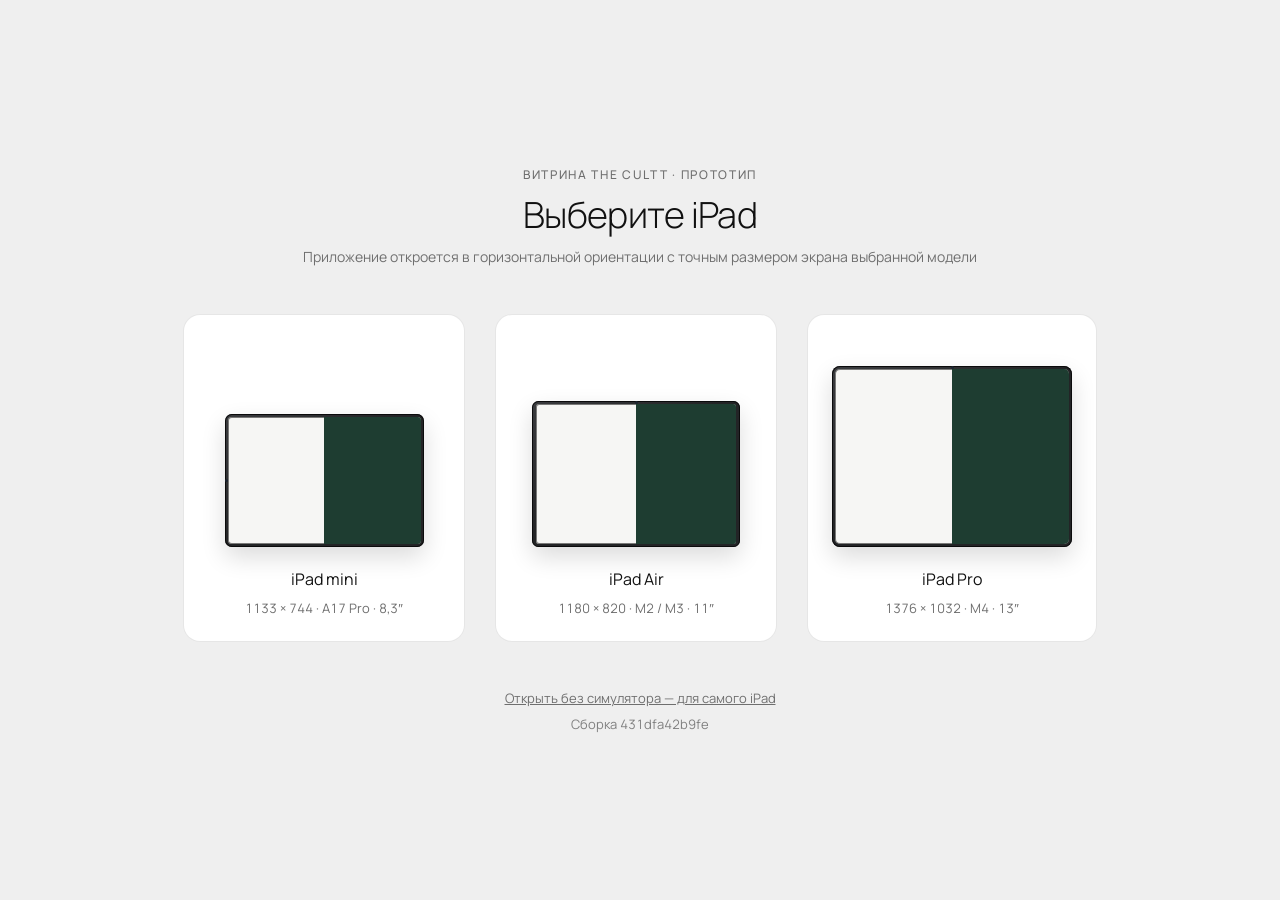
==== index.html @ 291e7dd9 "Deploy 431dfa42b9fe" ====
<!doctype html>
<html lang="ru">
  <head>
    <meta charset="UTF-8" />
    <meta name="viewport" content="width=device-width, initial-scale=1" />
    <meta name="robots" content="noindex, nofollow" />
    <meta name="description" content="Симулятор iPad для прототипа витрины THE CULTT: выбор устройства и фиксированный экран в горизонтальной ориентации" />
    <title>Витрина THE CULTT — симулятор iPad</title>
    <link rel="icon" type="image/png" sizes="32x32" href="./icons/favicon-32.png" />
    <link rel="stylesheet" href="./design-system/fonts/fonts.css?v=431dfa42b9fe" />
    <link rel="stylesheet" href="./design-system/tokens/tokens.css?v=431dfa42b9fe" />
    <link rel="stylesheet" href="./design-system/css/corners.css?v=431dfa42b9fe" />
    <link rel="stylesheet" href="./design-system/css/typography.css?v=431dfa42b9fe" />
    <link rel="stylesheet" href="./simulator/simulator.css?v=431dfa42b9fe" />
    <meta name="build" content="431dfa42b9fe" />
  <meta name="app-build" content="431dfa42b9fe" />
  <script>(()=>{const m=document.querySelector('meta[name="app-build"]');if(!m||!window.fetch)return;const cur=m.content;const url=new URL('version.json',document.baseURI);const check=()=>fetch(url+'?t='+Date.now(),{cache:'no-store'}).then(r=>r.ok?r.json():null).then(v=>{if(!v||!v.build||v.build===cur)return;const k='app-build-reload:'+v.build;try{if(sessionStorage.getItem(k))return;sessionStorage.setItem(k,'1')}catch(e){}const u=new URL(location.href);u.searchParams.set('v',v.build);location.replace(u.href)}).catch(()=>{});check();document.addEventListener('visibilitychange',()=>{if(document.visibilityState==='visible')check()});addEventListener('pageshow',e=>{if(e.persisted)check()})})();</script>
  </head>
  <!-- Desktop simulator shell (not customer-facing). The real app is app.html, loaded unchanged in an iframe whose
       size is the selected iPad's landscape CSS viewport; the device is scaled with a transform, never resized. -->
  <body class="sim" data-view="picker">
    <section class="sim-picker" id="picker" aria-labelledby="pickerTitle">
      <div class="sim-picker__inner">
        <p class="sim-picker__eyebrow ds-text-overline">Витрина THE CULTT · прототип</p>
        <h1 class="sim-picker__title" id="pickerTitle">Выберите iPad</h1>
        <p class="sim-picker__lead ds-text-body">Приложение откроется в горизонтальной ориентации с точным размером экрана выбранной модели</p>
        <div class="sim-picker__list" id="deviceList"></div>
        <a class="sim-picker__direct ds-text-body-s" href="./app.html">Открыть без симулятора — для самого iPad</a>
        <p class="sim-picker__build ds-text-body-s" id="buildId"></p>
      </div>
    </section>

    <section class="sim-device" id="device" hidden aria-label="Симулятор iPad">
      <header class="sim-bar" aria-label="Управление симулятором">
        <div class="sim-bar__group">
          <button class="sim-btn" type="button" id="backToPicker">← Все устройства</button>
          <span class="sim-bar__name" id="deviceName"></span>
          <span class="sim-bar__meta ds-text-body-s" id="deviceMeta"></span>
        </div>
        <div class="sim-bar__group">
          <label class="sim-bar__label ds-text-body-s" for="deviceSelect">Устройство</label>
          <select class="sim-select" id="deviceSelect"></select>
          <!-- Prototype testing only (outside the iPad screen): connection state and a forced failure of the next request. -->
          <div class="sim-seg sim-seg--net" role="group" aria-label="Сеть (тест)">
            <button class="sim-seg__btn" type="button" data-net="online" aria-pressed="true">Онлайн</button>
            <button class="sim-seg__btn" type="button" data-net="offline" aria-pressed="false">Офлайн</button>
            <button class="sim-seg__btn" type="button" data-net="reconnecting" aria-pressed="false">Переподключение</button>
          </div>
          <select class="sim-select sim-select--order" id="orderFailure" aria-label="Следующая заявка (тест)">
            <option value="">Заявка: как обычно</option>
            <option value="server">Заявка: ошибка сервиса</option>
            <option value="timeout">Заявка: таймаут</option>
          </select>
          <!-- Prototype scenarios (testing only): states that are hard to reach by hand. -->
          <div class="sim-menu" id="scenarios">
            <button class="sim-btn sim-menu__btn" type="button" id="scenarioBtn" aria-haspopup="menu" aria-expanded="false" aria-controls="scenarioMenu">Сценарии</button>
            <div class="sim-menu__list" id="scenarioMenu" role="menu" aria-label="Сценарии прототипа" hidden>
              <button class="sim-menu__item" type="button" role="menuitemradio" aria-checked="false" data-scenario="sold">Часть лотов продана<span class="sim-menu__hint">5 лотов в примерке, 2 проданы</span></button>
              <div class="sim-menu__sep" role="separator"></div>
              <button class="sim-menu__item" type="button" role="menuitemradio" aria-checked="true" data-scenario="">Обычный режим<span class="sim-menu__hint">Снять отметки «Продан»</span></button>
            </div>
          </div>
          <div class="sim-seg" role="group" aria-label="Масштаб">
            <button class="sim-seg__btn" type="button" data-zoom="fit" aria-pressed="true">Fit</button>
            <button class="sim-seg__btn" type="button" data-zoom="100" aria-pressed="false">100%</button>
          </div>
          <span class="sim-bar__scale ds-text-body-s" id="scaleLabel"></span>
        </div>
      </header>
      <div class="sim-stage" id="stage">
        <div class="sim-slot" id="slot">
          <div class="ipad" id="ipad">
            <span class="ipad__camera" aria-hidden="true"></span>
            <div class="ipad__screen" id="screen">
              <iframe class="ipad__app" id="app" title="Прототип витрины THE CULTT на iPad"></iframe>
            </div>
          </div>
        </div>
      </div>
    </section>

    <script type="module" src="./simulator/simulator.js?v=431dfa42b9fe"></script>
  </body>
</html>
---- design-system/fonts/fonts.css ----
/* Manrope (OFL, see OFL.txt) — the only typeface of the system. */
@font-face { font-family: "Manrope"; font-weight: 300 500; font-display: block; src: url("manrope-cyrillic-wght-normal.woff2") format("woff2"); unicode-range: U+0301, U+0400-045F, U+0490-0491, U+04B0-04B1, U+2116; }
@font-face { font-family: "Manrope"; font-weight: 300 500; font-display: block; src: url("manrope-latin-wght-normal.woff2") format("woff2"); unicode-range: U+0000-00FF, U+0131, U+0152-0153, U+02BB-02BC, U+02C6, U+02DA, U+02DC, U+0304, U+0308, U+0329, U+2000-206F, U+20AC, U+2122, U+2191, U+2193, U+2212, U+2215, U+FEFF, U+FFFD; }
---- design-system/tokens/tokens.css ----
/* GENERATED from tokens.json by build.mjs — do not edit by hand. */
:root {
  --color-white: #ffffff;
  --color-green-1: #f2f5f4;
  --color-green-2: #e5eae8;
  --color-green-5: #5e7d71;
  --color-green-7: #285141;
  --color-green-9: #1e3d31;
  --color-action-primary-background-default: var(--color-green-7);
  --color-action-primary-background-pressed: var(--color-green-9);
  --color-action-primary-background-disabled: var(--color-green-5);
  --color-action-primary-foreground-default: var(--color-white);
  --color-action-primary-foreground-pressed: var(--color-white);
  --color-action-primary-foreground-disabled: var(--color-white);
  --color-action-secondary-background-default: var(--color-green-1);
  --color-action-secondary-background-pressed: var(--color-green-1);
  --color-action-secondary-background-disabled: var(--color-green-1);
  --color-action-secondary-foreground-default: var(--color-green-7);
  --color-action-secondary-foreground-pressed: var(--color-green-9);
  --color-action-secondary-foreground-disabled: var(--color-green-5);
  --color-ink: #111111;
  --color-grey-1: #f8f8f8;
  --color-grey-2: #efefef;
  --color-grey-6: #808080;
  --color-grey-7: #6f6f6f;
  --color-black-3: #070707;
  --color-red-7: #b42318;
  --font-family-sans: "Manrope", sans-serif;
  --font-weight-light: 300;
  --font-weight-regular: 400;
  --font-weight-medium: 500;
  --font-optical-cap-center-offset: 0.025em;
  --font-tracking-tight: -0.02em;
  --font-tracking-snug: -0.01em;
  --font-tracking-normal: 0;
  --font-tracking-open: 0.01em;
  --font-tracking-caps: 0.14em;
  --motion-duration-fast: 120ms;
  --motion-easing-standard: cubic-bezier(0.32, 0.72, 0, 1);
  --button-size-large-height: 50px;
  --button-size-large-padding-inline: var(--spacing-standard-block);
  --button-size-large-padding-inline-icon-only: var(--spacing-standard-control);
  --button-size-large-radius: 8px;
  --button-size-large-icon-size: var(--icon-size-md);
  --button-size-large-icon-gap: var(--spacing-compact-inline);
  --button-size-large-font-size: var(--text-button-size);
  --button-size-large-font-line-height: var(--text-button-line-height);
  --button-size-large-font-weight: var(--text-button-weight);
  --button-size-large-font-letter-spacing: var(--text-button-letter-spacing);
  --button-loading-spinner-stroke: 2px;
  --button-focus-ring-width: 2px;
  --button-focus-ring-offset: 2px;
  --corner-shape-continuous: superellipse(1.75);
  --corner-shape-circular: round;
  --corner-shape-sharp: square;
  --corner-shape-default: var(--corner-shape-continuous);
  --corner-continuous-extent: 1.5287;
  --corner-figma-smoothing: 0.6;
  --icon-size-xs: 16px;
  --icon-size-sm: 20px;
  --icon-size-md: 24px;
  --icon-size-lg: 32px;
  --icon-size-xl: 48px;
  --icon-grid: 24px;
  --icon-presentation-compact-viewport: 15px;
  --icon-presentation-compact-viewport-min: 14px;
  --icon-presentation-compact-viewport-max: 16px;
  --icon-presentation-compact-optical-size: 11px;
  --icon-presentation-compact-stroke: 0.9px;
  --icon-presentation-compact-stroke-max: 1px;
  --icon-presentation-large-viewport: 18px;
  --icon-presentation-large-optical-size: 15px;
  --icon-presentation-large-stroke: 0.9px;
  --icon-presentation-large-stroke-max: 1px;
  --text-display-size: 36px;
  --text-display-line-height: 40px;
  --text-display-weight: var(--font-weight-light);
  --text-display-letter-spacing: var(--font-tracking-tight);
  --text-heading-l-size: 24px;
  --text-heading-l-line-height: 30px;
  --text-heading-l-weight: var(--font-weight-light);
  --text-heading-l-letter-spacing: var(--font-tracking-snug);
  --text-heading-s-size: 16px;
  --text-heading-s-line-height: 24px;
  --text-heading-s-weight: var(--font-weight-regular);
  --text-heading-s-letter-spacing: var(--font-tracking-normal);
  --text-body-size: 14px;
  --text-body-line-height: 20px;
  --text-body-weight: var(--font-weight-regular);
  --text-body-letter-spacing: var(--font-tracking-normal);
  --text-body-s-size: 13px;
  --text-body-s-line-height: 18px;
  --text-body-s-weight: var(--font-weight-regular);
  --text-body-s-letter-spacing: var(--font-tracking-normal);
  --text-caption-size: 12px;
  --text-caption-line-height: 16px;
  --text-caption-weight: var(--font-weight-regular);
  --text-caption-letter-spacing: var(--font-tracking-open);
  --text-overline-size: 12px;
  --text-overline-line-height: 16px;
  --text-overline-weight: var(--font-weight-medium);
  --text-overline-letter-spacing: var(--font-tracking-caps);
  --text-label-size: 12px;
  --text-label-line-height: 16px;
  --text-label-weight: var(--font-weight-medium);
  --text-label-letter-spacing: var(--font-tracking-open);
  --text-input-size: 14px;
  --text-input-line-height: 20px;
  --text-input-weight: var(--font-weight-regular);
  --text-input-letter-spacing: var(--font-tracking-normal);
  --text-input-touch-size: 16px;
  --text-button-size: 14px;
  --text-button-line-height: 20px;
  --text-button-weight: var(--font-weight-medium);
  --text-button-letter-spacing: var(--font-tracking-normal);
  --text-popup-heading-size: 16px;
  --text-popup-heading-line-height: 22px;
  --text-popup-heading-weight: var(--font-weight-regular);
  --text-popup-heading-letter-spacing: var(--font-tracking-snug);
  --text-popup-body-size: 12px;
  --text-popup-body-line-height: 17px;
  --text-popup-body-weight: var(--font-weight-regular);
  --text-popup-body-letter-spacing: var(--font-tracking-normal);
  --text-popup-meta-size: 12px;
  --text-popup-meta-line-height: 16px;
  --text-popup-meta-weight: var(--font-weight-regular);
  --text-popup-meta-letter-spacing: var(--font-tracking-open);
  --space-4: 4px;
  --space-8: 8px;
  --space-12: 12px;
  --space-16: 16px;
  --space-24: 24px;
  --space-32: 32px;
  --space-48: 48px;
  --space-64: 64px;
  --space-96: 96px;
  --spacing-compact-stack: var(--space-4);
  --spacing-compact-inline: var(--space-8);
  --spacing-standard-text-group: var(--space-12);
  --spacing-standard-control: var(--space-16);
  --spacing-standard-block: var(--space-24);
  --spacing-spacious-group: var(--space-32);
  --spacing-spacious-section: var(--space-48);
  --spacing-spacious-hero: var(--space-64);
  --spacing-text-heading-body-min: var(--space-12);
  --layout-mobile-page-margin: var(--spacing-standard-block);
  --layout-mobile-content-gap: var(--spacing-standard-block);
  --layout-mobile-section-gap: var(--spacing-spacious-section);
  --layout-desktop-breakpoint: 768px;
  --layout-desktop-page-margin: var(--space-48);
  --layout-desktop-content-gap: var(--spacing-spacious-group);
  --layout-desktop-section-gap: var(--space-96);
  --popup-sheet-padding-inline: var(--spacing-standard-block);
  --popup-sheet-padding-bottom: calc(var(--spacing-spacious-section) + var(--spacing-compact-inline));
  --popup-sheet-icon-heading: var(--spacing-standard-text-group);
  --popup-sheet-heading-description: var(--spacing-text-heading-body-min);
  --popup-sheet-description-form: var(--spacing-spacious-group);
  --popup-sheet-field-gap: var(--spacing-standard-control);
  --popup-sheet-form-action: var(--spacing-standard-block);
  --popup-sheet-close-size: 44px;
  --popup-sheet-close-inset: var(--spacing-standard-control);
  --popup-sheet-close-heading: var(--spacing-standard-text-group);
  --popup-sheet-simple-padding-block: var(--spacing-spacious-group);
  --glass-light-fill: rgba(255, 255, 255, 0.1);
  --glass-light-stroke-color: #b7b7b7;
  --glass-light-stroke-width: 0.5px;
  --glass-light-rim-top: 0.75;
  --glass-light-rim-upper: 0.7;
  --glass-light-rim-side: 0;
  --glass-light-rim-lower: 0.6;
  --glass-light-rim-bottom: 0.62;
  --glass-light-bevel-highlight: inset 0 6px 8px -2px rgba(255, 255, 255, 1), inset 0 -4px 6px -2px rgba(255, 255, 255, 1);
  --glass-light-bevel-shade: inset 0 -4px 8px -2px rgba(0, 0, 0, 0.015);
  --glass-light-shadow: 0 1px 2px rgba(0, 0, 0, 0.03);
  --glass-light-frost: 1px;
  --glass-light-saturation: 1.4;
  --glass-light-pressed-fill: rgba(255, 255, 255, 0.22);
  --glass-light-pressed-scale: 0.94;
  --glass-light-reduced-transparency-fill: rgba(250, 250, 250, 0.96);
  --glass-light-lens-refraction: 1.5px;
  --glass-light-lens-edge-offset: 6px;
  --glass-light-lens-bevel-width: 0.22;
  --glass-light-lens-magnify: 1;
  --glass-light-lens-resolution: 2;
  --glass-lens-z-index: 1000;
  --icon-button-glass-size: 44px;
  --icon-button-glass-icon-viewport: var(--icon-presentation-compact-viewport);
  --icon-button-glass-foreground: var(--color-ink);
  --icon-button-glass-compact-size: 32px;
  --icon-button-glass-compact-icon-viewport: 13px;
  --backdrop-modal-blur: 3px;
  --backdrop-modal-dim-color: rgb(17 17 17);
  --backdrop-modal-dim-opacity: 0.18;
  --backdrop-modal-desktop-blur: 4px;
  --backdrop-modal-desktop-dim-opacity: 0.24;
  --backdrop-modal-reduced-transparency-dim-opacity: 0.32;
  --backdrop-modal-transition-duration: 400ms;
  --backdrop-modal-transition-duration-out: 300ms;
  --backdrop-modal-transition-easing: var(--motion-easing-standard);
  --field-radius: 8px;
  --field-min-height: 44px;
  --field-padding-block: var(--spacing-compact-inline);
  --field-padding-inline: var(--spacing-standard-control);
  --field-gap: var(--spacing-compact-stack);
  --field-icon-gap: var(--spacing-standard-text-group);
  --field-chevron-size: var(--icon-size-md);
  --field-background: var(--color-grey-1);
  --field-background-pressed: var(--color-grey-2);
  --field-foreground: var(--color-black-3);
  --field-label: var(--color-grey-7);
  --field-placeholder: var(--color-grey-6);
  --field-icon: var(--color-grey-7);
  --field-focus-ring-width: 1px;
  --field-error-color: var(--color-red-7);
  --field-disabled-foreground: var(--color-grey-7);
  --field-disabled-label: var(--color-grey-6);
  --field-readonly-background: var(--color-white);
  --field-readonly-border: var(--color-grey-2);
  --field-message-gap: var(--spacing-compact-stack);
  --field-transition-duration: var(--motion-duration-fast);
  --checkbox-size: var(--icon-size-xs);
  --checkbox-radius: 4px;
  --checkbox-border-width: 1px;
  --checkbox-border-color: var(--color-black-3);
  --checkbox-checked-background: var(--color-action-primary-background-default);
  --checkbox-checked-foreground: var(--color-white);
  --checkbox-icon-size: 12px;
  --checkbox-gap: var(--spacing-compact-inline);
  --text-action-min-height: 44px;
  --text-action-padding: var(--spacing-compact-inline);
  --text-action-foreground-default: var(--color-action-secondary-foreground-default);
  --text-action-foreground-pressed: var(--color-action-secondary-foreground-pressed);
  --callout-radius: 8px;
  --callout-padding: var(--spacing-standard-text-group);
  --callout-background: var(--color-green-2);
  --callout-foreground: var(--color-black-3);
  --account-notice-radius: 12px;
  --account-notice-padding: var(--spacing-compact-inline);
  --account-notice-gap: var(--spacing-standard-control);
  --account-notice-text-gap: var(--spacing-compact-stack);
  --account-notice-background: var(--color-green-1);
  --account-notice-avatar-size: 44px;
  --account-notice-avatar-icon-size: 28px;
  --account-notice-avatar-background: var(--color-white);
  --account-notice-avatar-foreground: var(--color-black-3);
  --account-notice-link-default: var(--color-action-secondary-foreground-default);
  --account-notice-link-pressed: var(--color-action-secondary-foreground-pressed);
  --alert-width: 300px;
  --alert-inset: var(--spacing-standard-block);
  --alert-padding: var(--spacing-standard-block);
  --alert-radius: 24px;
  --alert-heading-message: var(--spacing-text-heading-body-min);
  --alert-message-actions: var(--spacing-standard-block);
  --alert-action-gap: var(--spacing-compact-inline);
  --alert-background: var(--color-white);
  --alert-foreground: var(--color-black-3);
  --drag-indicator-width: 36px;
  --drag-indicator-height: 4px;
  --drag-indicator-inset: var(--spacing-compact-inline);
  --drag-indicator-color: rgba(17, 17, 17, 0.16);
  --gallery-pager-height: 2px;
  --gallery-pager-segment-width: 16px;
  --gallery-pager-gap: 4px;
  --gallery-pager-color-idle: rgba(7, 7, 7, 0.16);
  --gallery-pager-color-active: #070707;
}
---- design-system/css/corners.css ----
/* Shared corner geometry — the ONLY place continuous corners are implemented.
   Contract: an element declares its design radius with --corner-radius (a semantic token such as
   var(--button-size-large-radius)) and gets class "ds-corner". Shape defaults to continuous.
   Exceptions: data-corner="circular" | "sharp" (approved cases only). Never write border-radius by hand. */

.ds-corner {
  --_radius: var(--corner-radius, 0px);
  border-radius: var(--_radius); /* fallback without corner-shape: plain circular design radius */
}

@supports (corner-shape: superellipse(2)) {
  .ds-corner {
    /* Apple's continuous curve spans 1.5287 × the design radius along each edge */
    border-radius: calc(var(--_radius) * var(--corner-continuous-extent));
    corner-shape: var(--corner-shape-default);
  }
  .ds-corner[data-corner="circular"] { border-radius: var(--_radius); corner-shape: var(--corner-shape-circular); }
  .ds-corner[data-corner="sharp"] { border-radius: 0; corner-shape: var(--corner-shape-sharp); }
}
@supports not (corner-shape: superellipse(2)) {
  .ds-corner[data-corner="sharp"] { border-radius: 0; }
}
/* Edge-attached surfaces (e.g. a full-width bottom sheet): round only the top corners, keep the shape. */
.ds-corner[data-corner-edges="top"] { border-bottom-left-radius: 0; border-bottom-right-radius: 0; }
---- design-system/css/typography.css ----
/* Typography base + semantic text styles. Values come from tokens (text.*); Manrope only, weight 300-500.
   Use a .ds-text-* class (or the tokens directly) instead of writing font-size/weight by hand. */

html { font-family: var(--font-family-sans); font-synthesis: none; } /* no synthetic bold/italic */
h1, h2, h3, h4, h5, h6, b, strong, th { font-weight: inherit; } /* browser defaults would render 700 */

.ds-text-display   { font: var(--text-display-weight) var(--text-display-size) / var(--text-display-line-height) var(--font-family-sans); letter-spacing: var(--text-display-letter-spacing); }
.ds-text-heading-l { font: var(--text-heading-l-weight) var(--text-heading-l-size) / var(--text-heading-l-line-height) var(--font-family-sans); letter-spacing: var(--text-heading-l-letter-spacing); }
.ds-text-heading-s { font: var(--text-heading-s-weight) var(--text-heading-s-size) / var(--text-heading-s-line-height) var(--font-family-sans); letter-spacing: var(--text-heading-s-letter-spacing); }
.ds-text-body      { font: var(--text-body-weight) var(--text-body-size) / var(--text-body-line-height) var(--font-family-sans); letter-spacing: var(--text-body-letter-spacing); }
.ds-text-body-s    { font: var(--text-body-s-weight) var(--text-body-s-size) / var(--text-body-s-line-height) var(--font-family-sans); letter-spacing: var(--text-body-s-letter-spacing); }
.ds-text-caption   { font: var(--text-caption-weight) var(--text-caption-size) / var(--text-caption-line-height) var(--font-family-sans); letter-spacing: var(--text-caption-letter-spacing); }
.ds-text-overline  { font: var(--text-overline-weight) var(--text-overline-size) / var(--text-overline-line-height) var(--font-family-sans); letter-spacing: var(--text-overline-letter-spacing); text-transform: uppercase; }
.ds-text-label     { font: var(--text-label-weight) var(--text-label-size) / var(--text-label-line-height) var(--font-family-sans); letter-spacing: var(--text-label-letter-spacing); }
.ds-text-input     { font: var(--text-input-weight) var(--text-input-size) / var(--text-input-line-height) var(--font-family-sans); letter-spacing: var(--text-input-letter-spacing); }
.ds-text-button    { font: var(--text-button-weight) var(--text-button-size) / var(--text-button-line-height) var(--font-family-sans); letter-spacing: var(--text-button-letter-spacing); }

@media (pointer: coarse) { .ds-text-input { font-size: var(--text-input-touch-size); } } /* iOS Safari zooms inputs below 16px */

/* Popup roles (docs/typography.md → "Popup typography"): heading ≤16, body 13–14, meta 12–13. */
.ds-text-popup-heading   { font: var(--text-popup-heading-weight) var(--text-popup-heading-size) / var(--text-popup-heading-line-height) var(--font-family-sans); letter-spacing: var(--text-popup-heading-letter-spacing); }
.ds-text-popup-body      { font: var(--text-popup-body-weight) var(--text-popup-body-size) / var(--text-popup-body-line-height) var(--font-family-sans); letter-spacing: var(--text-popup-body-letter-spacing); }
.ds-text-popup-meta      { font: var(--text-popup-meta-weight) var(--text-popup-meta-size) / var(--text-popup-meta-line-height) var(--font-family-sans); letter-spacing: var(--text-popup-meta-letter-spacing); }

/* Heading → supporting text: never closer than spacing.text.heading-body-min. Use this wrapper for the pair. */
.ds-text-group { display: flex; flex-direction: column; gap: var(--spacing-text-heading-body-min); margin: 0; }
---- simulator/simulator.css ----
/* Desktop simulator shell — development chrome, never part of the customer-facing app (app.html).
   Frame colours are a physical "space grey" approximation, not product UI, so they live here as shell-only values. */
:root {
  --sim-desk: var(--color-grey-2);
  --sim-bar-h: 64px;
  --sim-alu-1: #3a3b3e;   /* enclosure, top-left light */
  --sim-alu-2: #232426;   /* enclosure, body */
  --sim-alu-edge: #0b0b0c;/* outer edge line */
  --sim-glass: #050505;   /* bezel glass */
  --sim-cam: #1c2430;     /* camera lens */
  --sim-shadow: 0 1px 2px rgb(0 0 0 / .18), 0 24px 60px rgb(0 0 0 / .16), 0 8px 18px rgb(0 0 0 / .08);
}

*, *::before, *::after { box-sizing: border-box; }
html, body { height: 100%; margin: 0; }
body.sim {
  background: var(--sim-desk);
  color: var(--color-ink);
  font-family: var(--font-family-sans);
  overflow: hidden;
}
[hidden] { display: none !important; }

/* ---------- Picker ---------- */
.sim-picker { height: 100%; overflow: auto; display: grid; place-items: center; padding: var(--space-48) var(--spacing-spacious-group); }
.sim-picker__inner { display: flex; flex-direction: column; align-items: center; text-align: center; max-width: 1080px; width: 100%; }
.sim-picker__eyebrow { margin: 0 0 var(--spacing-standard-text-group); color: var(--color-grey-7); }
.sim-picker__title {
  margin: 0;
  font: var(--text-display-weight) var(--text-display-size) / var(--text-display-line-height) var(--font-family-sans);
  letter-spacing: var(--text-display-letter-spacing);
}
.sim-picker__lead { margin: var(--spacing-standard-text-group) 0 0; color: var(--color-grey-7); }
.sim-picker__list { display: flex; flex-wrap: wrap; justify-content: center; align-items: flex-end; gap: var(--spacing-spacious-group); margin-top: var(--space-48); }
.sim-picker__direct { margin-top: var(--space-48); color: var(--color-grey-7); }
.sim-picker__build { margin: var(--spacing-compact-inline) 0 0; color: var(--color-grey-6); font-variant-numeric: tabular-nums; }

.sim-card {
  --corner-radius: 16px;
  display: flex;
  flex-direction: column;
  align-items: center;
  gap: var(--spacing-compact-inline);
  min-width: 280px;
  padding: var(--spacing-spacious-group) var(--spacing-standard-block) var(--spacing-standard-block);
  border: 0;
  border-radius: 16px;
  background: var(--color-white);
  color: inherit;
  font: inherit;
  cursor: pointer;
  box-shadow: 0 0 0 1px rgb(0 0 0 / .04);
  transition: box-shadow 160ms ease, transform 160ms ease;
}
.sim-card:hover { box-shadow: 0 0 0 1px rgb(0 0 0 / .08), 0 12px 32px rgb(0 0 0 / .08); }
.sim-card:active { transform: translateY(1px); }
.sim-card:focus-visible { outline: 2px solid var(--color-ink); outline-offset: 3px; }
.sim-card__art { display: grid; place-items: end center; height: 200px; margin-bottom: var(--spacing-standard-text-group); }
.sim-card__ipad {
  position: relative;
  display: block;
  border-radius: var(--o);
  background: linear-gradient(145deg, var(--sim-alu-1), var(--sim-alu-2) 45%);
  box-shadow: inset 0 0 0 1px var(--sim-alu-edge), 0 10px 24px rgb(0 0 0 / .14);
}
.sim-card__screen {
  position: absolute;
  inset: var(--b);
  border-radius: var(--r);
  background: linear-gradient(180deg, #f6f6f4 0 100%);
  box-shadow: inset 0 0 0 1px rgb(0 0 0 / .5);
}
.sim-card__screen::after { /* hint of the app: dark-green showcase half */
  content: "";
  position: absolute;
  inset: 0 0 0 50%;
  border-radius: 0 var(--r) var(--r) 0;
  background: var(--color-green-9);
}
.sim-card__cam { position: absolute; width: 3px; height: 3px; border-radius: 50%; background: var(--sim-cam); }
.sim-card__ipad[data-camera="top"] .sim-card__cam { top: calc(var(--b) / 2 - 1.5px); left: calc(50% - 1.5px); }
.sim-card__ipad[data-camera="side"] .sim-card__cam { left: calc(var(--b) / 2 - 1.5px); top: calc(50% - 1.5px); }
.sim-card__name { font: var(--text-heading-s-weight) var(--text-heading-s-size) / var(--text-heading-s-line-height) var(--font-family-sans); }
.sim-card__spec { color: var(--color-grey-7); font-variant-numeric: tabular-nums; }

/* ---------- Toolbar ---------- */
.sim-device { height: 100%; display: flex; flex-direction: column; }
.sim-bar {
  flex: none;
  height: var(--sim-bar-h);
  display: flex;
  align-items: center;
  justify-content: space-between;
  gap: var(--spacing-standard-block);
  padding: 0 var(--spacing-standard-block);
  background: var(--color-white);
  box-shadow: 0 1px 0 rgb(0 0 0 / .06);
  font-size: var(--text-body-size);
}
.sim-bar__group { display: flex; align-items: center; gap: var(--spacing-standard-text-group); min-width: 0; }
.sim-bar__name { font-weight: var(--font-weight-medium); white-space: nowrap; }
.sim-bar__meta, .sim-bar__label, .sim-bar__scale { color: var(--color-grey-7); white-space: nowrap; overflow: hidden; text-overflow: ellipsis; }
.sim-bar__scale { min-width: 40px; text-align: right; font-variant-numeric: tabular-nums; }
.sim-btn, .sim-select, .sim-seg__btn {
  height: 36px;
  padding: 0 var(--spacing-standard-text-group);
  border: 0;
  border-radius: 8px;
  background: var(--color-grey-1);
  color: var(--color-ink);
  font: inherit;
  cursor: pointer;
  box-shadow: inset 0 0 0 1px var(--color-grey-2);
}
.sim-btn:hover, .sim-select:hover, .sim-seg__btn:hover { background: var(--color-grey-2); }
.sim-seg { display: inline-flex; padding: 2px; border-radius: 10px; background: var(--color-grey-1); box-shadow: inset 0 0 0 1px var(--color-grey-2); }
.sim-seg__btn { height: 32px; background: transparent; box-shadow: none; }
.sim-seg__btn[aria-pressed="true"] { background: var(--color-white); box-shadow: 0 1px 2px rgb(0 0 0 / .12); }

/* ---------- Stage + device ---------- */
.sim-stage { flex: 1; min-height: 0; display: grid; place-items: center; overflow: hidden; padding: 32px; }
.sim-stage[data-zoom="100"] { overflow: auto; place-items: start center; }
.sim-slot { position: relative; flex: none; }

.ipad {
  position: absolute;
  top: 0;
  left: 0;
  width: calc(var(--w) + 2 * var(--bezel));
  height: calc(var(--h) + 2 * var(--bezel));
  transform-origin: 0 0;
  border-radius: var(--outer-r);
  /* aluminium enclosure seen from the front: a thin bright chamfer, then the black glass bezel */
  background: linear-gradient(145deg, var(--sim-alu-1), var(--sim-alu-2) 40%, var(--sim-alu-2));
  padding: 2px;
  box-shadow: var(--sim-shadow), inset 0 0 0 1px var(--sim-alu-edge);
}
.ipad::before { /* black cover glass up to the screen */
  content: "";
  position: absolute;
  inset: 2px;
  border-radius: calc(var(--outer-r) - 2px);
  background: var(--sim-glass);
}
.ipad__camera {
  position: absolute;
  z-index: 2;
  width: 7px;
  height: 7px;
  border-radius: 50%;
  background: radial-gradient(circle at 35% 35%, #3b4a5e, var(--sim-cam) 60%);
  box-shadow: 0 0 0 1.5px #111;
}
.ipad[data-camera="top"] .ipad__camera { top: calc(var(--bezel) / 2 - 3.5px); left: calc(50% - 3.5px); }
.ipad[data-camera="side"] .ipad__camera { left: calc(var(--bezel) / 2 - 3.5px); top: calc(50% - 3.5px); }
.ipad__screen {
  position: absolute;
  z-index: 1;
  top: var(--bezel);
  left: var(--bezel);
  width: var(--w);
  height: var(--h);
  overflow: hidden;
  border-radius: var(--screen-r);
  background: var(--color-white);
  isolation: isolate; /* clip the app (and its fixed layers) to the rounded screen */
}
.ipad__app { display: block; border: 0; width: var(--w); height: var(--h); background: var(--color-white); }

@media (max-width: 900px) { .sim-bar__meta, .sim-bar__label { display: none; } }

/* Product page switch: the previous page is marked so it is never mistaken for the main one. */
.sim-btn, .sim-seg__btn, .sim-select { white-space: nowrap; }
@media (max-width: 1560px) { .sim-bar__meta, .sim-bar__label { display: none; } }

/* Connection test controls: simulated states are tinted so a test state is never mistaken for the real one. */
.sim-seg--net .sim-seg__btn[data-net="offline"][aria-pressed="true"],
.sim-seg--net .sim-seg__btn[data-net="reconnecting"][aria-pressed="true"] { background: var(--color-grey-7); color: var(--color-white); }

/* Prototype scenarios menu (toolbar). An active scenario is tinted like the simulated network states. */
.sim-menu { position: relative; }
.sim-menu__btn[data-active] { background: var(--color-grey-7); color: var(--color-white); box-shadow: none; }
.sim-menu__list {
  position: absolute;
  z-index: 20;
  top: calc(100% + 6px);
  right: 0;
  min-width: 260px;
  display: flex;
  flex-direction: column;
  padding: 4px;
  border-radius: 12px;
  background: var(--color-white);
  box-shadow: 0 0 0 1px var(--color-grey-2), 0 8px 24px rgb(0 0 0 / .12);
}
.sim-menu__item {
  display: flex;
  flex-direction: column;
  align-items: flex-start;
  gap: 2px;
  padding: 8px 12px 8px 32px;
  border: 0;
  border-radius: 8px;
  background: none;
  color: var(--color-ink);
  font: var(--font-weight-regular) 14px / 20px var(--font-family-sans);
  text-align: left;
  cursor: pointer;
  position: relative;
}
.sim-menu__item:hover, .sim-menu__item:focus-visible { background: var(--color-grey-1); outline: none; }
.sim-menu__item[aria-checked="true"]::before { content: "✓"; position: absolute; left: 12px; top: 8px; }
.sim-menu__hint { font-size: 12px; line-height: 16px; color: var(--color-grey-7); }
.sim-menu__sep { height: 1px; margin: 4px 8px; background: var(--color-grey-2); }
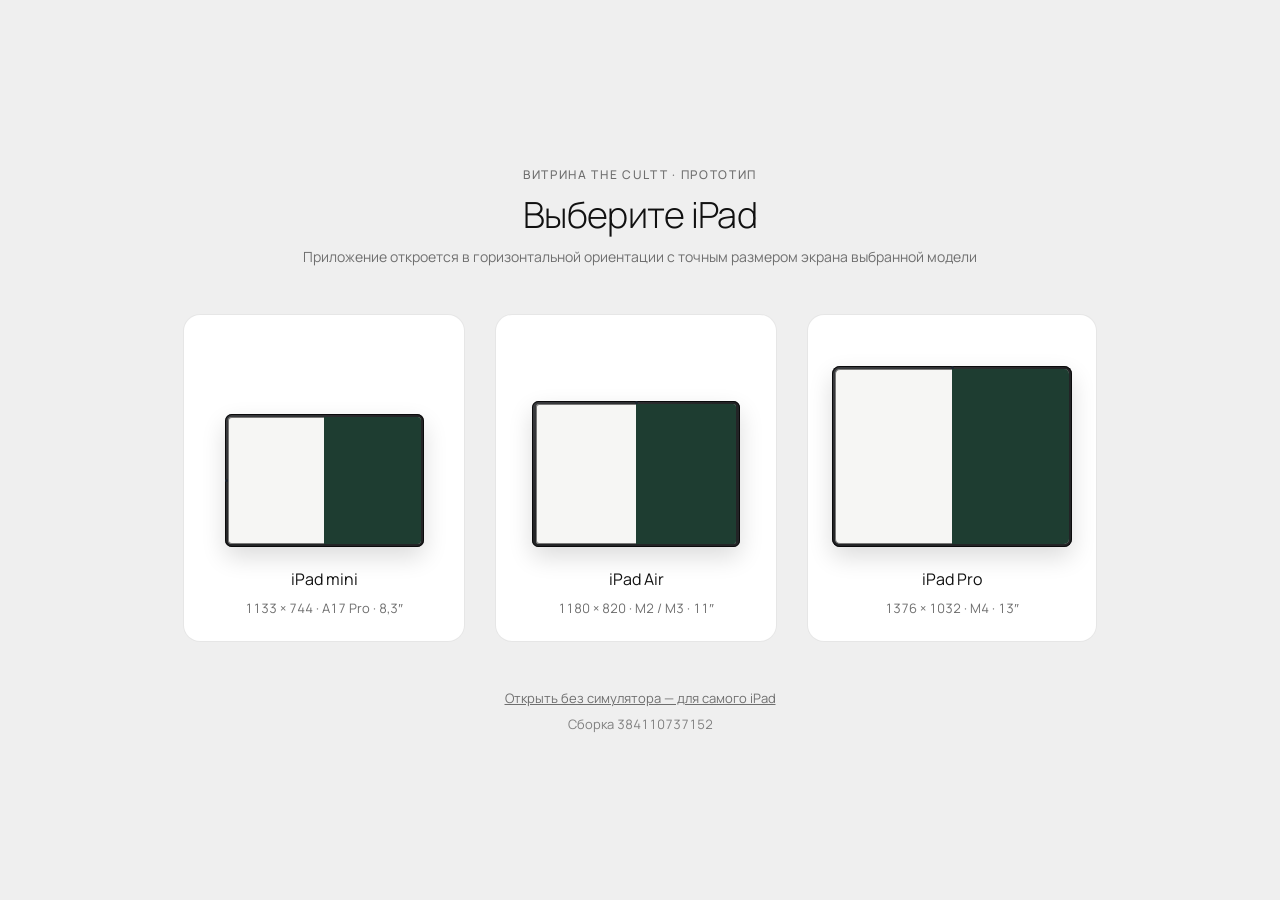
==== commit 34575831: "Deploy 384110737152" ====
--- a/index.html
+++ b/index.html
@@ -7,13 +7,13 @@
     <meta name="description" content="Симулятор iPad для прототипа витрины THE CULTT: выбор устройства и фиксированный экран в горизонтальной ориентации" />
     <title>Витрина THE CULTT — симулятор iPad</title>
     <link rel="icon" type="image/png" sizes="32x32" href="./icons/favicon-32.png" />
-    <link rel="stylesheet" href="./design-system/fonts/fonts.css?v=431dfa42b9fe" />
-    <link rel="stylesheet" href="./design-system/tokens/tokens.css?v=431dfa42b9fe" />
-    <link rel="stylesheet" href="./design-system/css/corners.css?v=431dfa42b9fe" />
-    <link rel="stylesheet" href="./design-system/css/typography.css?v=431dfa42b9fe" />
-    <link rel="stylesheet" href="./simulator/simulator.css?v=431dfa42b9fe" />
-    <meta name="build" content="431dfa42b9fe" />
-  <meta name="app-build" content="431dfa42b9fe" />
+    <link rel="stylesheet" href="./design-system/fonts/fonts.css?v=384110737152" />
+    <link rel="stylesheet" href="./design-system/tokens/tokens.css?v=384110737152" />
+    <link rel="stylesheet" href="./design-system/css/corners.css?v=384110737152" />
+    <link rel="stylesheet" href="./design-system/css/typography.css?v=384110737152" />
+    <link rel="stylesheet" href="./simulator/simulator.css?v=384110737152" />
+    <meta name="build" content="384110737152" />
+  <meta name="app-build" content="384110737152" />
   <script>(()=>{const m=document.querySelector('meta[name="app-build"]');if(!m||!window.fetch)return;const cur=m.content;const url=new URL('version.json',document.baseURI);const check=()=>fetch(url+'?t='+Date.now(),{cache:'no-store'}).then(r=>r.ok?r.json():null).then(v=>{if(!v||!v.build||v.build===cur)return;const k='app-build-reload:'+v.build;try{if(sessionStorage.getItem(k))return;sessionStorage.setItem(k,'1')}catch(e){}const u=new URL(location.href);u.searchParams.set('v',v.build);location.replace(u.href)}).catch(()=>{});check();document.addEventListener('visibilitychange',()=>{if(document.visibilityState==='visible')check()});addEventListener('pageshow',e=>{if(e.persisted)check()})})();</script>
   </head>
   <!-- Desktop simulator shell (not customer-facing). The real app is app.html, loaded unchanged in an iframe whose
@@ -79,6 +79,6 @@
       </div>
     </section>
 
-    <script type="module" src="./simulator/simulator.js?v=431dfa42b9fe"></script>
+    <script type="module" src="./simulator/simulator.js?v=384110737152"></script>
   </body>
 </html>
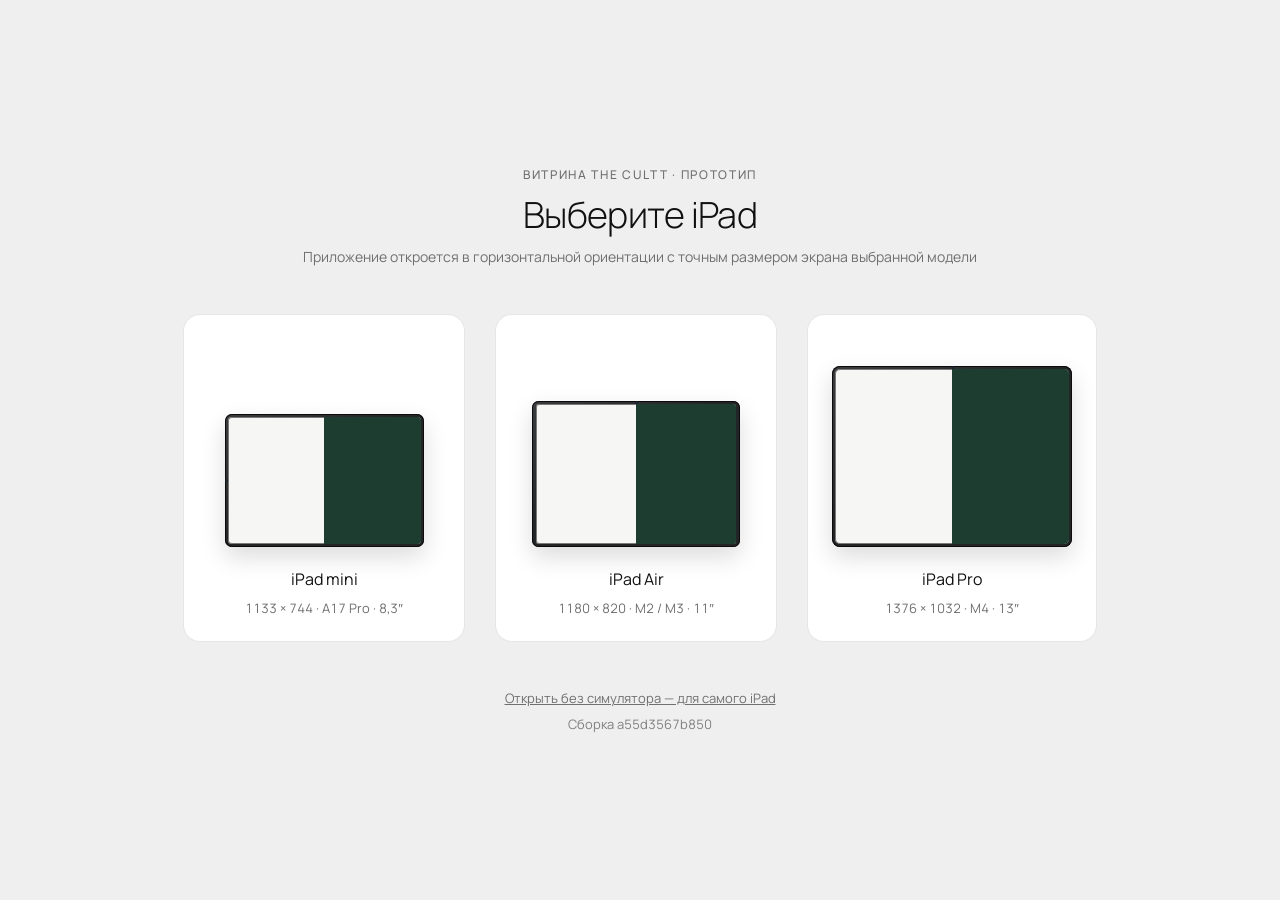
==== commit 7dfd0d83: "Deploy a55d3567b850" ====
--- a/index.html
+++ b/index.html
@@ -7,13 +7,13 @@
     <meta name="description" content="Симулятор iPad для прототипа витрины THE CULTT: выбор устройства и фиксированный экран в горизонтальной ориентации" />
     <title>Витрина THE CULTT — симулятор iPad</title>
     <link rel="icon" type="image/png" sizes="32x32" href="./icons/favicon-32.png" />
-    <link rel="stylesheet" href="./design-system/fonts/fonts.css?v=384110737152" />
-    <link rel="stylesheet" href="./design-system/tokens/tokens.css?v=384110737152" />
-    <link rel="stylesheet" href="./design-system/css/corners.css?v=384110737152" />
-    <link rel="stylesheet" href="./design-system/css/typography.css?v=384110737152" />
-    <link rel="stylesheet" href="./simulator/simulator.css?v=384110737152" />
-    <meta name="build" content="384110737152" />
-  <meta name="app-build" content="384110737152" />
+    <link rel="stylesheet" href="./design-system/fonts/fonts.css?v=a55d3567b850" />
+    <link rel="stylesheet" href="./design-system/tokens/tokens.css?v=a55d3567b850" />
+    <link rel="stylesheet" href="./design-system/css/corners.css?v=a55d3567b850" />
+    <link rel="stylesheet" href="./design-system/css/typography.css?v=a55d3567b850" />
+    <link rel="stylesheet" href="./simulator/simulator.css?v=a55d3567b850" />
+    <meta name="build" content="a55d3567b850" />
+  <meta name="app-build" content="a55d3567b850" />
   <script>(()=>{const m=document.querySelector('meta[name="app-build"]');if(!m||!window.fetch)return;const cur=m.content;const url=new URL('version.json',document.baseURI);const check=()=>fetch(url+'?t='+Date.now(),{cache:'no-store'}).then(r=>r.ok?r.json():null).then(v=>{if(!v||!v.build||v.build===cur)return;const k='app-build-reload:'+v.build;try{if(sessionStorage.getItem(k))return;sessionStorage.setItem(k,'1')}catch(e){}const u=new URL(location.href);u.searchParams.set('v',v.build);location.replace(u.href)}).catch(()=>{});check();document.addEventListener('visibilitychange',()=>{if(document.visibilityState==='visible')check()});addEventListener('pageshow',e=>{if(e.persisted)check()})})();</script>
   </head>
   <!-- Desktop simulator shell (not customer-facing). The real app is app.html, loaded unchanged in an iframe whose
@@ -79,6 +79,6 @@
       </div>
     </section>
 
-    <script type="module" src="./simulator/simulator.js?v=384110737152"></script>
+    <script type="module" src="./simulator/simulator.js?v=a55d3567b850"></script>
   </body>
 </html>
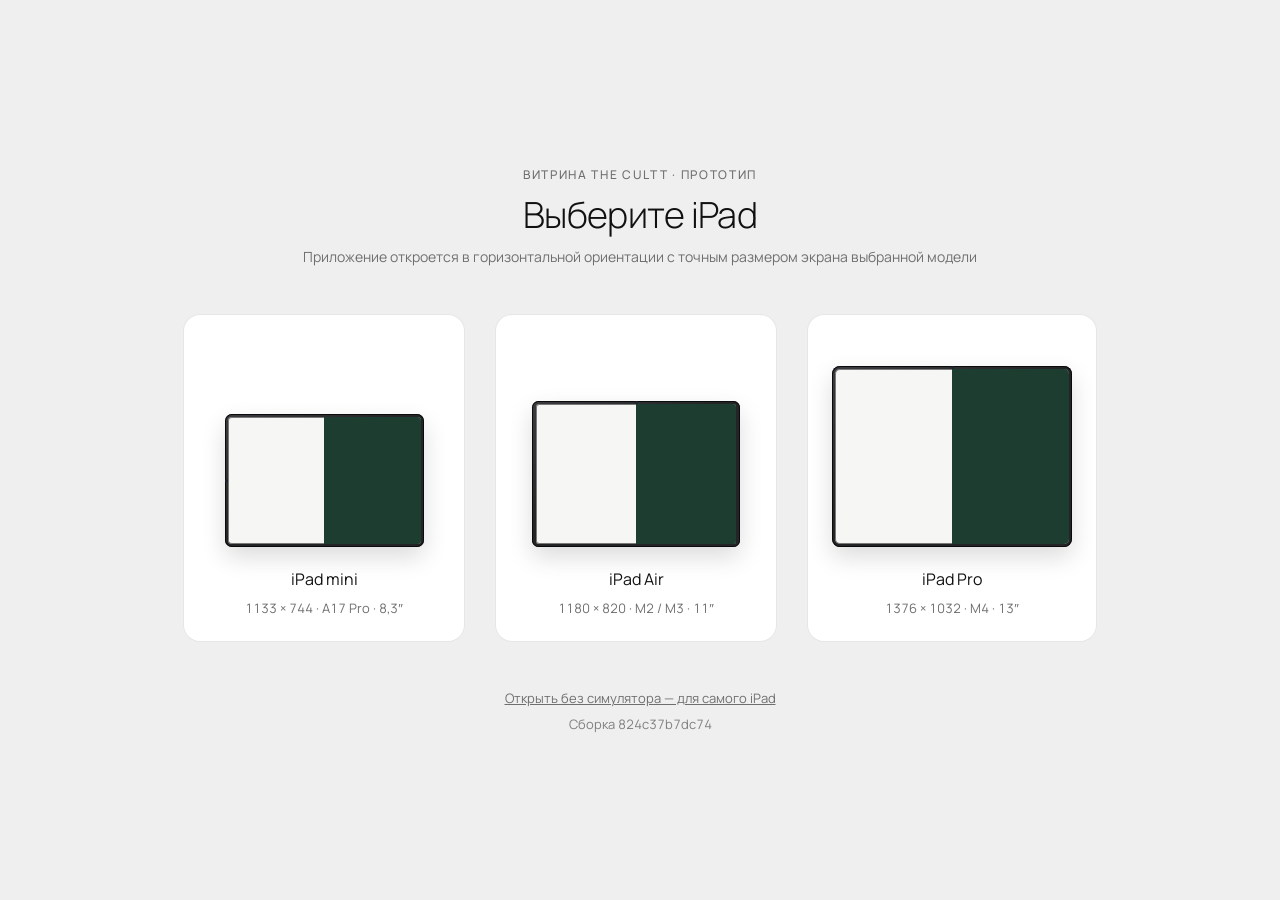
==== commit 3539558b: "Deploy 824c37b7dc74" ====
--- a/index.html
+++ b/index.html
@@ -7,13 +7,13 @@
     <meta name="description" content="Симулятор iPad для прототипа витрины THE CULTT: выбор устройства и фиксированный экран в горизонтальной ориентации" />
     <title>Витрина THE CULTT — симулятор iPad</title>
     <link rel="icon" type="image/png" sizes="32x32" href="./icons/favicon-32.png" />
-    <link rel="stylesheet" href="./design-system/fonts/fonts.css?v=a55d3567b850" />
-    <link rel="stylesheet" href="./design-system/tokens/tokens.css?v=a55d3567b850" />
-    <link rel="stylesheet" href="./design-system/css/corners.css?v=a55d3567b850" />
-    <link rel="stylesheet" href="./design-system/css/typography.css?v=a55d3567b850" />
-    <link rel="stylesheet" href="./simulator/simulator.css?v=a55d3567b850" />
-    <meta name="build" content="a55d3567b850" />
-  <meta name="app-build" content="a55d3567b850" />
+    <link rel="stylesheet" href="./design-system/fonts/fonts.css?v=824c37b7dc74" />
+    <link rel="stylesheet" href="./design-system/tokens/tokens.css?v=824c37b7dc74" />
+    <link rel="stylesheet" href="./design-system/css/corners.css?v=824c37b7dc74" />
+    <link rel="stylesheet" href="./design-system/css/typography.css?v=824c37b7dc74" />
+    <link rel="stylesheet" href="./simulator/simulator.css?v=824c37b7dc74" />
+    <meta name="build" content="824c37b7dc74" />
+  <meta name="app-build" content="824c37b7dc74" />
   <script>(()=>{const m=document.querySelector('meta[name="app-build"]');if(!m||!window.fetch)return;const cur=m.content;const url=new URL('version.json',document.baseURI);const check=()=>fetch(url+'?t='+Date.now(),{cache:'no-store'}).then(r=>r.ok?r.json():null).then(v=>{if(!v||!v.build||v.build===cur)return;const k='app-build-reload:'+v.build;try{if(sessionStorage.getItem(k))return;sessionStorage.setItem(k,'1')}catch(e){}const u=new URL(location.href);u.searchParams.set('v',v.build);location.replace(u.href)}).catch(()=>{});check();document.addEventListener('visibilitychange',()=>{if(document.visibilityState==='visible')check()});addEventListener('pageshow',e=>{if(e.persisted)check()})})();</script>
   </head>
   <!-- Desktop simulator shell (not customer-facing). The real app is app.html, loaded unchanged in an iframe whose
@@ -79,6 +79,6 @@
       </div>
     </section>
 
-    <script type="module" src="./simulator/simulator.js?v=a55d3567b850"></script>
+    <script type="module" src="./simulator/simulator.js?v=824c37b7dc74"></script>
   </body>
 </html>
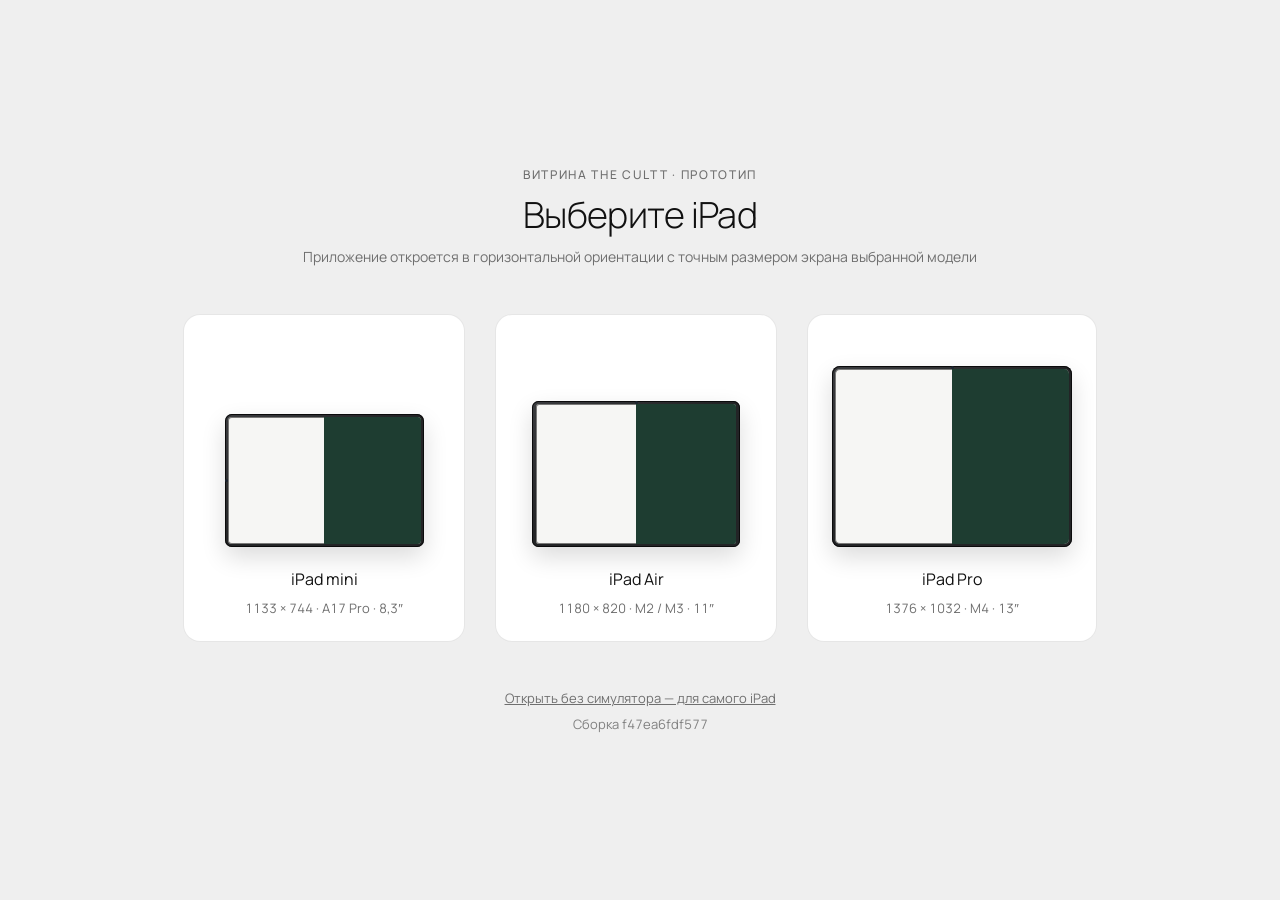
==== commit e0efdf1a: "Deploy f47ea6fdf577" ====
--- a/index.html
+++ b/index.html
@@ -7,13 +7,13 @@
     <meta name="description" content="Симулятор iPad для прототипа витрины THE CULTT: выбор устройства и фиксированный экран в горизонтальной ориентации" />
     <title>Витрина THE CULTT — симулятор iPad</title>
     <link rel="icon" type="image/png" sizes="32x32" href="./icons/favicon-32.png" />
-    <link rel="stylesheet" href="./design-system/fonts/fonts.css?v=824c37b7dc74" />
-    <link rel="stylesheet" href="./design-system/tokens/tokens.css?v=824c37b7dc74" />
-    <link rel="stylesheet" href="./design-system/css/corners.css?v=824c37b7dc74" />
-    <link rel="stylesheet" href="./design-system/css/typography.css?v=824c37b7dc74" />
-    <link rel="stylesheet" href="./simulator/simulator.css?v=824c37b7dc74" />
-    <meta name="build" content="824c37b7dc74" />
-  <meta name="app-build" content="824c37b7dc74" />
+    <link rel="stylesheet" href="./design-system/fonts/fonts.css?v=f47ea6fdf577" />
+    <link rel="stylesheet" href="./design-system/tokens/tokens.css?v=f47ea6fdf577" />
+    <link rel="stylesheet" href="./design-system/css/corners.css?v=f47ea6fdf577" />
+    <link rel="stylesheet" href="./design-system/css/typography.css?v=f47ea6fdf577" />
+    <link rel="stylesheet" href="./simulator/simulator.css?v=f47ea6fdf577" />
+    <meta name="build" content="f47ea6fdf577" />
+  <meta name="app-build" content="f47ea6fdf577" />
   <script>(()=>{const m=document.querySelector('meta[name="app-build"]');if(!m||!window.fetch)return;const cur=m.content;const url=new URL('version.json',document.baseURI);const check=()=>fetch(url+'?t='+Date.now(),{cache:'no-store'}).then(r=>r.ok?r.json():null).then(v=>{if(!v||!v.build||v.build===cur)return;const k='app-build-reload:'+v.build;try{if(sessionStorage.getItem(k))return;sessionStorage.setItem(k,'1')}catch(e){}const u=new URL(location.href);u.searchParams.set('v',v.build);location.replace(u.href)}).catch(()=>{});check();document.addEventListener('visibilitychange',()=>{if(document.visibilityState==='visible')check()});addEventListener('pageshow',e=>{if(e.persisted)check()})})();</script>
   </head>
   <!-- Desktop simulator shell (not customer-facing). The real app is app.html, loaded unchanged in an iframe whose
@@ -79,6 +79,6 @@
       </div>
     </section>
 
-    <script type="module" src="./simulator/simulator.js?v=824c37b7dc74"></script>
+    <script type="module" src="./simulator/simulator.js?v=f47ea6fdf577"></script>
   </body>
 </html>
--- a/simulator/simulator.css
+++ b/simulator/simulator.css
@@ -212,3 +212,8 @@
 .sim-menu__item[aria-checked="true"]::before { content: "✓"; position: absolute; left: 12px; top: 8px; }
 .sim-menu__hint { font-size: 12px; line-height: 16px; color: var(--color-grey-7); }
 .sim-menu__sep { height: 1px; margin: 4px 8px; background: var(--color-grey-2); }
+
+/* Same as the app (styles.css): no visible scrollbars in the simulator shell either (picker, the 100 % stage).
+   Scrolling itself — wheel, trackpad, keyboard — is unchanged. */
+:root, :root * { scrollbar-width: none; }
+:root::-webkit-scrollbar, :root *::-webkit-scrollbar { display: none; width: 0; height: 0; }
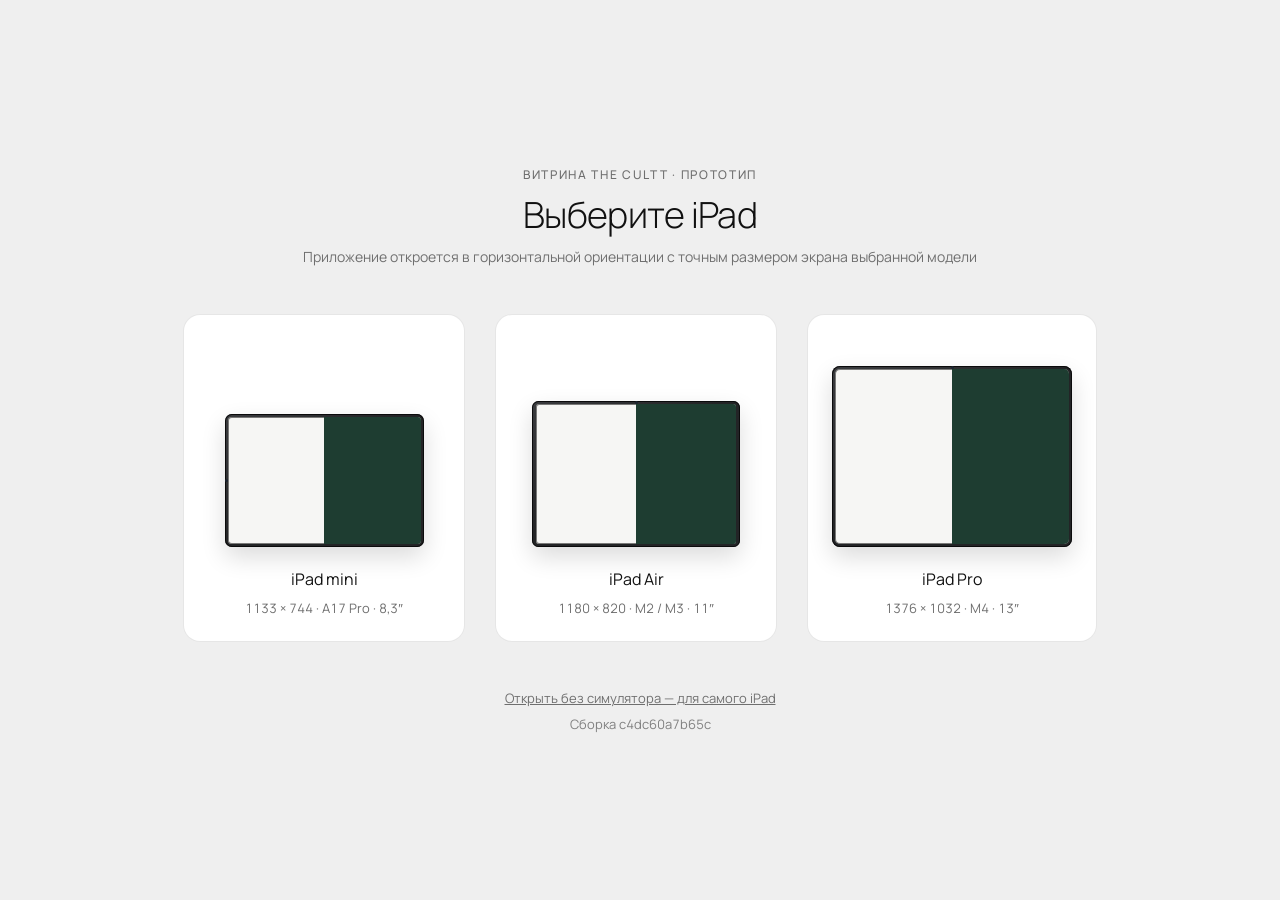
==== commit 484d7c93: "Deploy c4dc60a7b65c" ====
--- a/index.html
+++ b/index.html
@@ -7,13 +7,13 @@
     <meta name="description" content="Симулятор iPad для прототипа витрины THE CULTT: выбор устройства и фиксированный экран в горизонтальной ориентации" />
     <title>Витрина THE CULTT — симулятор iPad</title>
     <link rel="icon" type="image/png" sizes="32x32" href="./icons/favicon-32.png" />
-    <link rel="stylesheet" href="./design-system/fonts/fonts.css?v=f47ea6fdf577" />
-    <link rel="stylesheet" href="./design-system/tokens/tokens.css?v=f47ea6fdf577" />
-    <link rel="stylesheet" href="./design-system/css/corners.css?v=f47ea6fdf577" />
-    <link rel="stylesheet" href="./design-system/css/typography.css?v=f47ea6fdf577" />
-    <link rel="stylesheet" href="./simulator/simulator.css?v=f47ea6fdf577" />
-    <meta name="build" content="f47ea6fdf577" />
-  <meta name="app-build" content="f47ea6fdf577" />
+    <link rel="stylesheet" href="./design-system/fonts/fonts.css?v=c4dc60a7b65c" />
+    <link rel="stylesheet" href="./design-system/tokens/tokens.css?v=c4dc60a7b65c" />
+    <link rel="stylesheet" href="./design-system/css/corners.css?v=c4dc60a7b65c" />
+    <link rel="stylesheet" href="./design-system/css/typography.css?v=c4dc60a7b65c" />
+    <link rel="stylesheet" href="./simulator/simulator.css?v=c4dc60a7b65c" />
+    <meta name="build" content="c4dc60a7b65c" />
+  <meta name="app-build" content="c4dc60a7b65c" />
   <script>(()=>{const m=document.querySelector('meta[name="app-build"]');if(!m||!window.fetch)return;const cur=m.content;const url=new URL('version.json',document.baseURI);const check=()=>fetch(url+'?t='+Date.now(),{cache:'no-store'}).then(r=>r.ok?r.json():null).then(v=>{if(!v||!v.build||v.build===cur)return;const k='app-build-reload:'+v.build;try{if(sessionStorage.getItem(k))return;sessionStorage.setItem(k,'1')}catch(e){}const u=new URL(location.href);u.searchParams.set('v',v.build);location.replace(u.href)}).catch(()=>{});check();document.addEventListener('visibilitychange',()=>{if(document.visibilityState==='visible')check()});addEventListener('pageshow',e=>{if(e.persisted)check()})})();</script>
   </head>
   <!-- Desktop simulator shell (not customer-facing). The real app is app.html, loaded unchanged in an iframe whose
@@ -79,6 +79,6 @@
       </div>
     </section>
 
-    <script type="module" src="./simulator/simulator.js?v=f47ea6fdf577"></script>
+    <script type="module" src="./simulator/simulator.js?v=c4dc60a7b65c"></script>
   </body>
 </html>
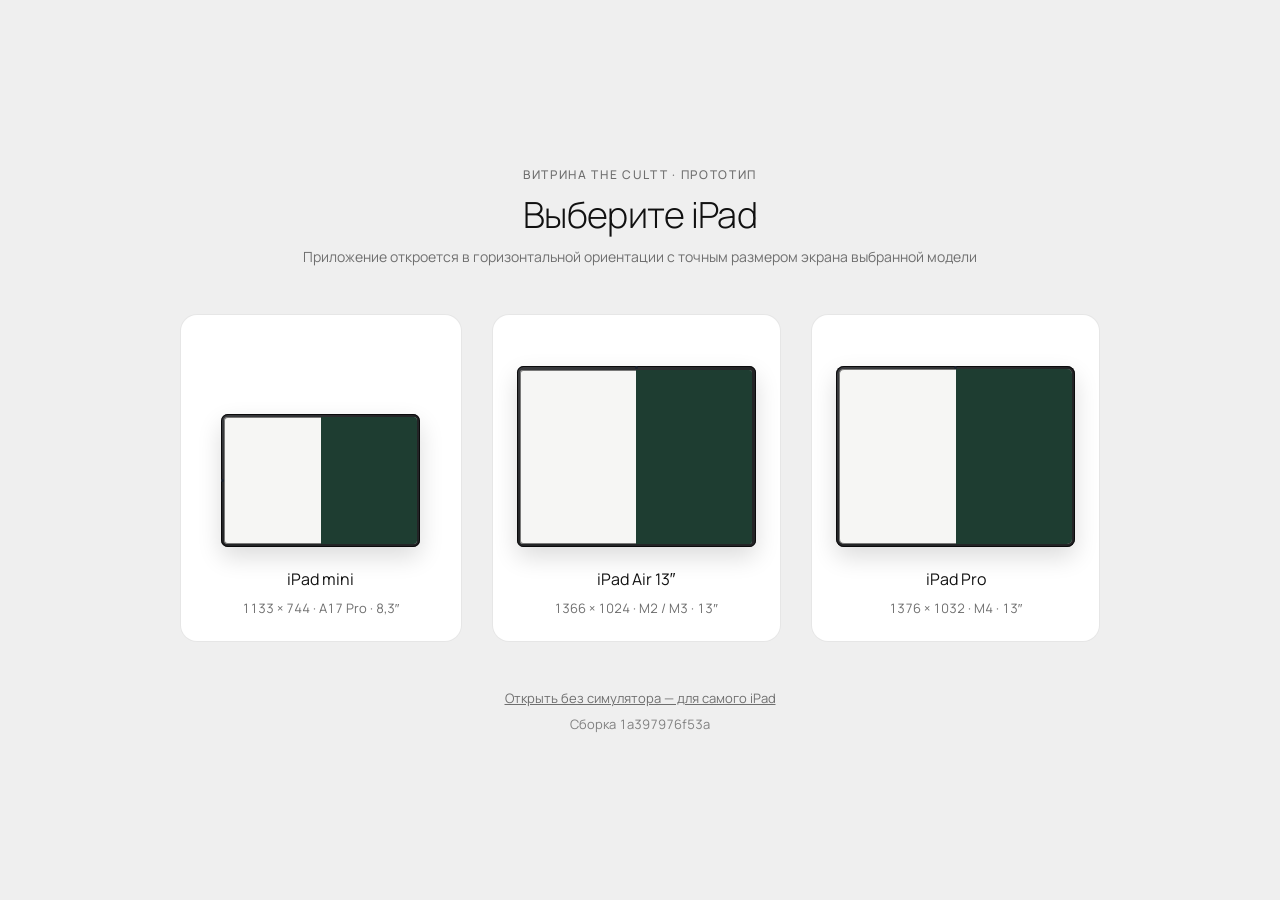
==== commit 8ef15960: "Deploy 1a397976f53a" ====
--- a/index.html
+++ b/index.html
@@ -7,13 +7,13 @@
     <meta name="description" content="Симулятор iPad для прототипа витрины THE CULTT: выбор устройства и фиксированный экран в горизонтальной ориентации" />
     <title>Витрина THE CULTT — симулятор iPad</title>
     <link rel="icon" type="image/png" sizes="32x32" href="./icons/favicon-32.png" />
-    <link rel="stylesheet" href="./design-system/fonts/fonts.css?v=c4dc60a7b65c" />
-    <link rel="stylesheet" href="./design-system/tokens/tokens.css?v=c4dc60a7b65c" />
-    <link rel="stylesheet" href="./design-system/css/corners.css?v=c4dc60a7b65c" />
-    <link rel="stylesheet" href="./design-system/css/typography.css?v=c4dc60a7b65c" />
-    <link rel="stylesheet" href="./simulator/simulator.css?v=c4dc60a7b65c" />
-    <meta name="build" content="c4dc60a7b65c" />
-  <meta name="app-build" content="c4dc60a7b65c" />
+    <link rel="stylesheet" href="./design-system/fonts/fonts.css?v=1a397976f53a" />
+    <link rel="stylesheet" href="./design-system/tokens/tokens.css?v=1a397976f53a" />
+    <link rel="stylesheet" href="./design-system/css/corners.css?v=1a397976f53a" />
+    <link rel="stylesheet" href="./design-system/css/typography.css?v=1a397976f53a" />
+    <link rel="stylesheet" href="./simulator/simulator.css?v=1a397976f53a" />
+    <meta name="build" content="1a397976f53a" />
+  <meta name="app-build" content="1a397976f53a" />
   <script>(()=>{const m=document.querySelector('meta[name="app-build"]');if(!m||!window.fetch)return;const cur=m.content;const url=new URL('version.json',document.baseURI);const check=()=>fetch(url+'?t='+Date.now(),{cache:'no-store'}).then(r=>r.ok?r.json():null).then(v=>{if(!v||!v.build||v.build===cur)return;const k='app-build-reload:'+v.build;try{if(sessionStorage.getItem(k))return;sessionStorage.setItem(k,'1')}catch(e){}const u=new URL(location.href);u.searchParams.set('v',v.build);location.replace(u.href)}).catch(()=>{});check();document.addEventListener('visibilitychange',()=>{if(document.visibilityState==='visible')check()});addEventListener('pageshow',e=>{if(e.persisted)check()})})();</script>
   </head>
   <!-- Desktop simulator shell (not customer-facing). The real app is app.html, loaded unchanged in an iframe whose
@@ -79,6 +79,6 @@
       </div>
     </section>
 
-    <script type="module" src="./simulator/simulator.js?v=c4dc60a7b65c"></script>
+    <script type="module" src="./simulator/simulator.js?v=1a397976f53a"></script>
   </body>
 </html>
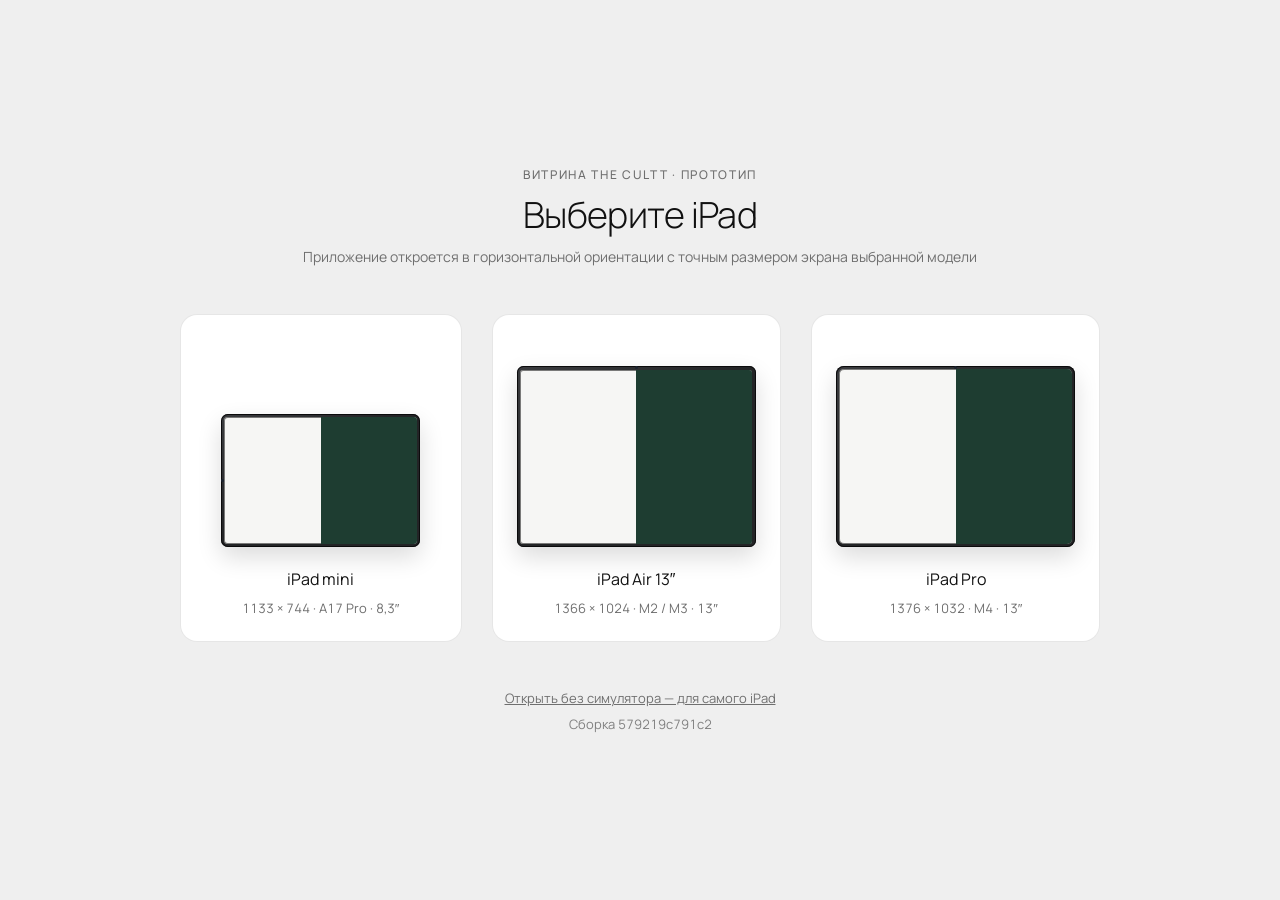
==== commit 4879f73e: "Deploy 579219c791c2" ====
--- a/index.html
+++ b/index.html
@@ -7,13 +7,13 @@
     <meta name="description" content="Симулятор iPad для прототипа витрины THE CULTT: выбор устройства и фиксированный экран в горизонтальной ориентации" />
     <title>Витрина THE CULTT — симулятор iPad</title>
     <link rel="icon" type="image/png" sizes="32x32" href="./icons/favicon-32.png" />
-    <link rel="stylesheet" href="./design-system/fonts/fonts.css?v=1a397976f53a" />
-    <link rel="stylesheet" href="./design-system/tokens/tokens.css?v=1a397976f53a" />
-    <link rel="stylesheet" href="./design-system/css/corners.css?v=1a397976f53a" />
-    <link rel="stylesheet" href="./design-system/css/typography.css?v=1a397976f53a" />
-    <link rel="stylesheet" href="./simulator/simulator.css?v=1a397976f53a" />
-    <meta name="build" content="1a397976f53a" />
-  <meta name="app-build" content="1a397976f53a" />
+    <link rel="stylesheet" href="./design-system/fonts/fonts.css?v=579219c791c2" />
+    <link rel="stylesheet" href="./design-system/tokens/tokens.css?v=579219c791c2" />
+    <link rel="stylesheet" href="./design-system/css/corners.css?v=579219c791c2" />
+    <link rel="stylesheet" href="./design-system/css/typography.css?v=579219c791c2" />
+    <link rel="stylesheet" href="./simulator/simulator.css?v=579219c791c2" />
+    <meta name="build" content="579219c791c2" />
+  <meta name="app-build" content="579219c791c2" />
   <script>(()=>{const m=document.querySelector('meta[name="app-build"]');if(!m||!window.fetch)return;const cur=m.content;const url=new URL('version.json',document.baseURI);const check=()=>fetch(url+'?t='+Date.now(),{cache:'no-store'}).then(r=>r.ok?r.json():null).then(v=>{if(!v||!v.build||v.build===cur)return;const k='app-build-reload:'+v.build;try{if(sessionStorage.getItem(k))return;sessionStorage.setItem(k,'1')}catch(e){}const u=new URL(location.href);u.searchParams.set('v',v.build);location.replace(u.href)}).catch(()=>{});check();document.addEventListener('visibilitychange',()=>{if(document.visibilityState==='visible')check()});addEventListener('pageshow',e=>{if(e.persisted)check()})})();</script>
   </head>
   <!-- Desktop simulator shell (not customer-facing). The real app is app.html, loaded unchanged in an iframe whose
@@ -79,6 +79,6 @@
       </div>
     </section>
 
-    <script type="module" src="./simulator/simulator.js?v=1a397976f53a"></script>
+    <script type="module" src="./simulator/simulator.js?v=579219c791c2"></script>
   </body>
 </html>
